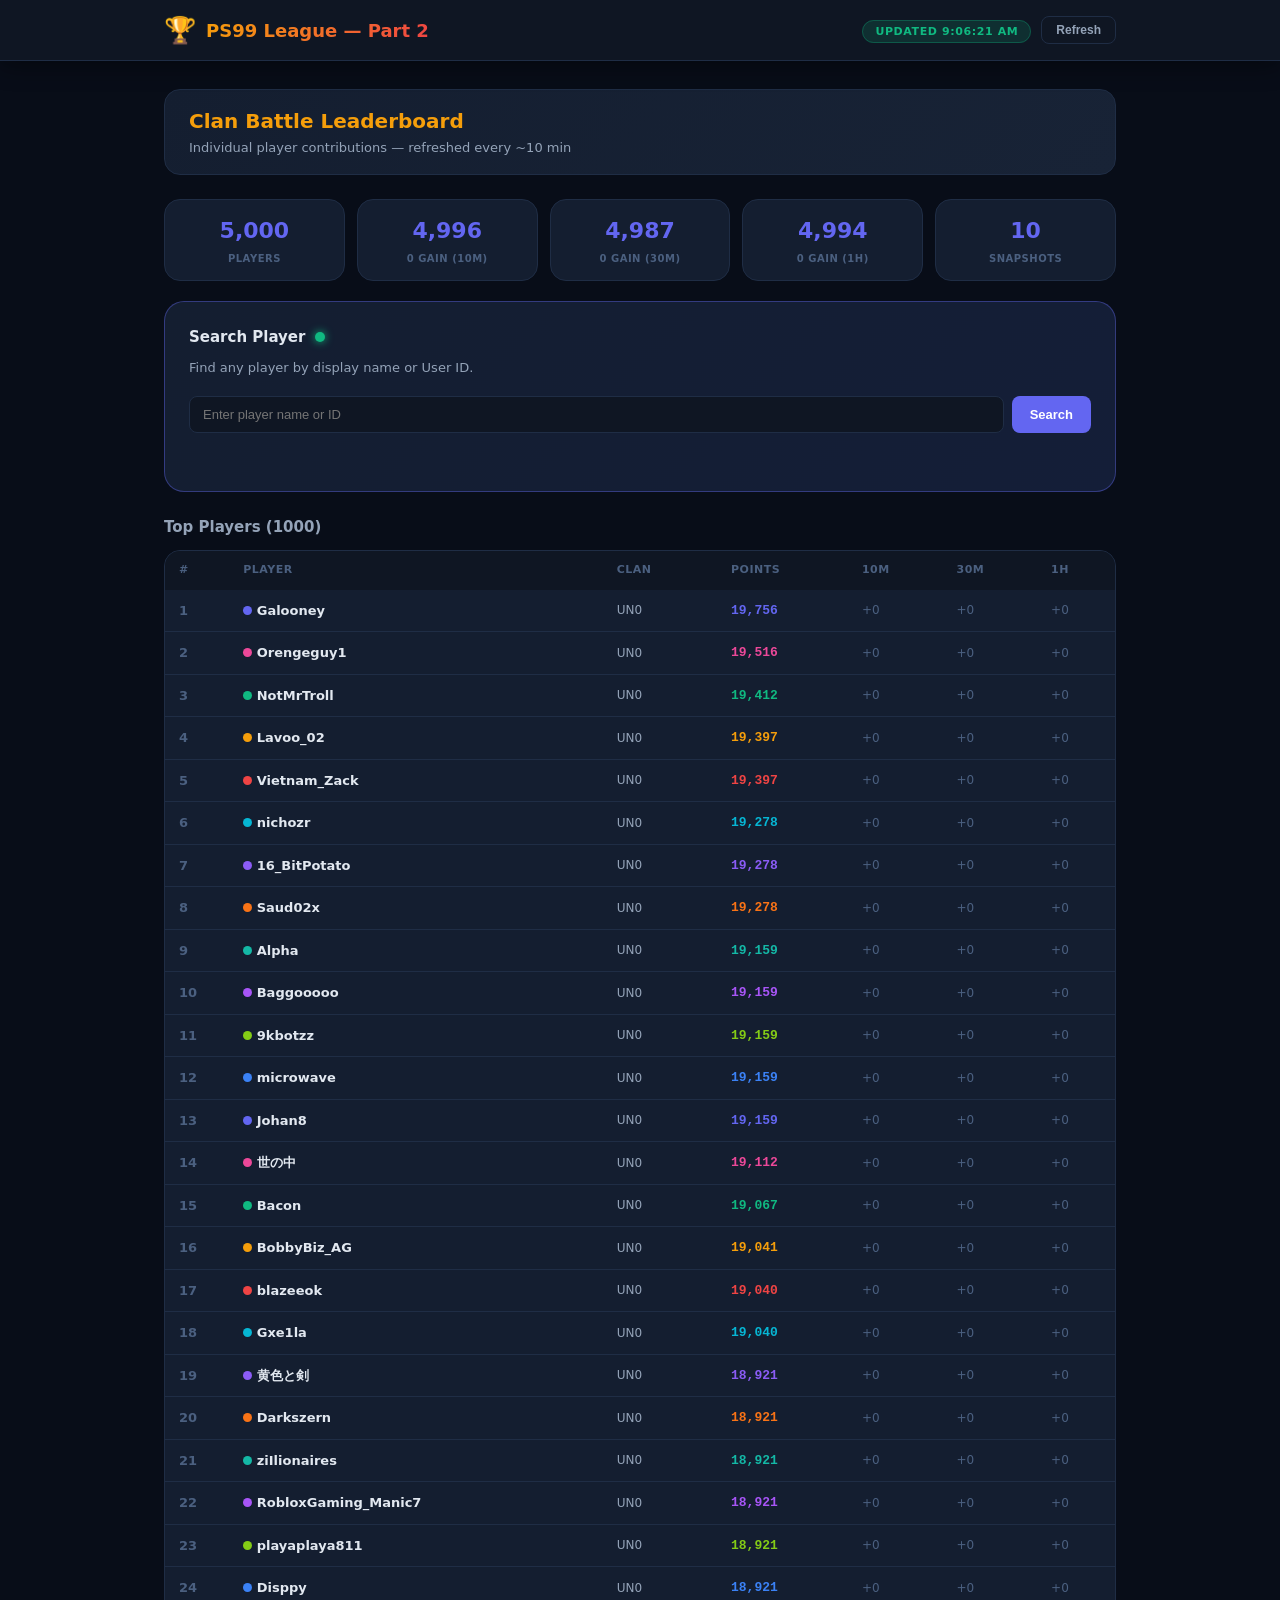
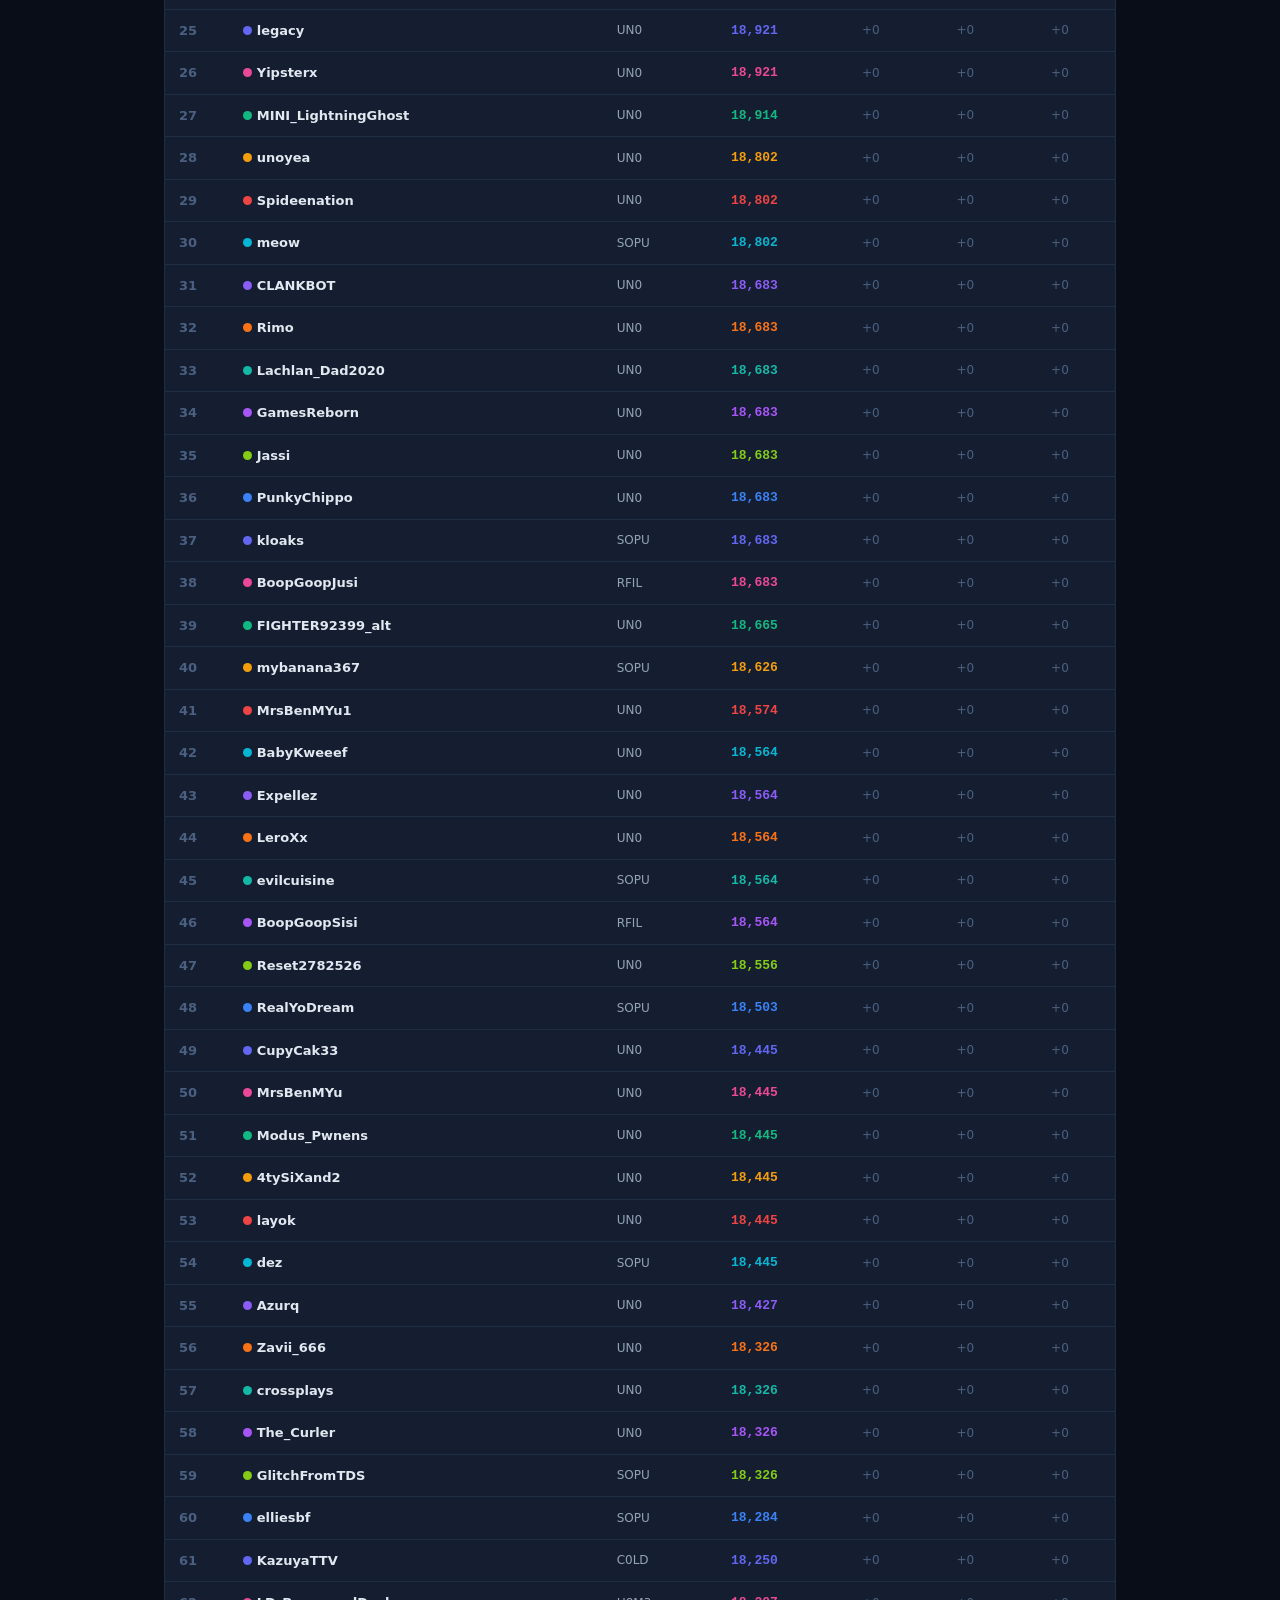
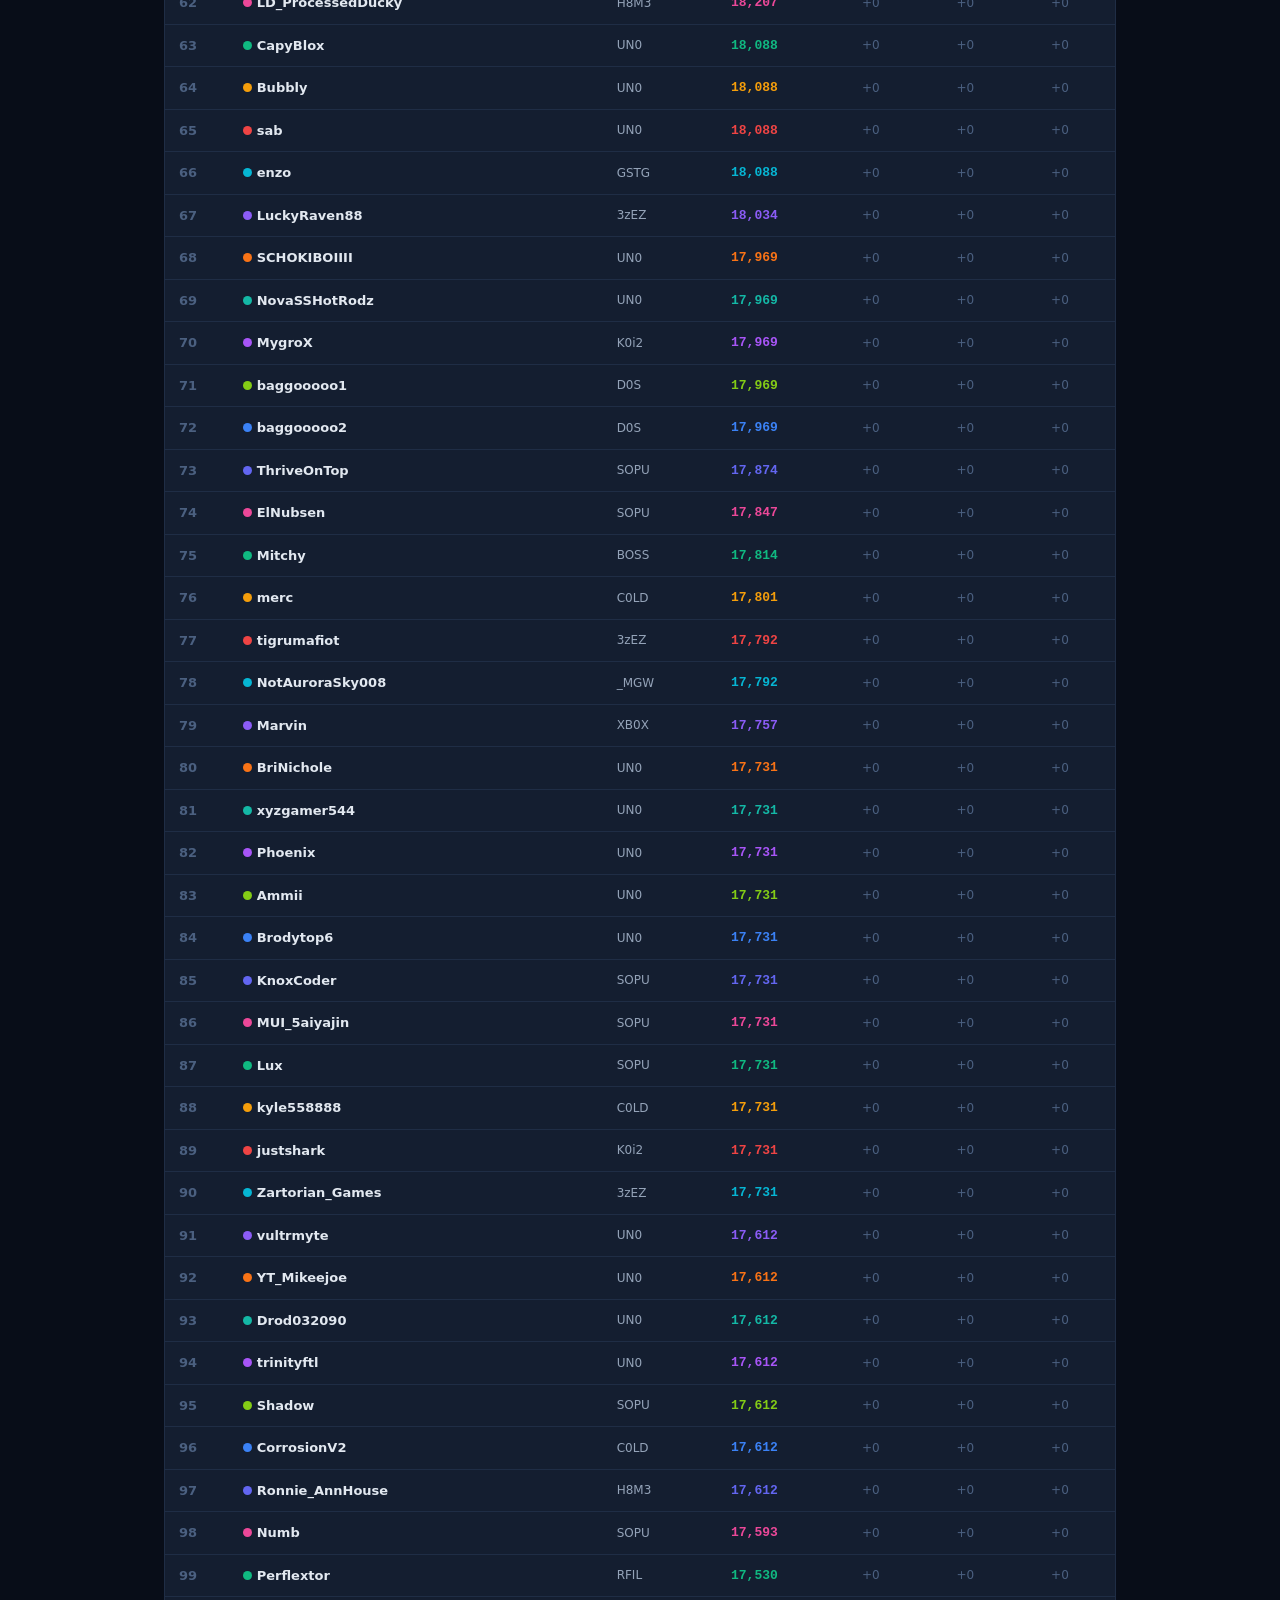
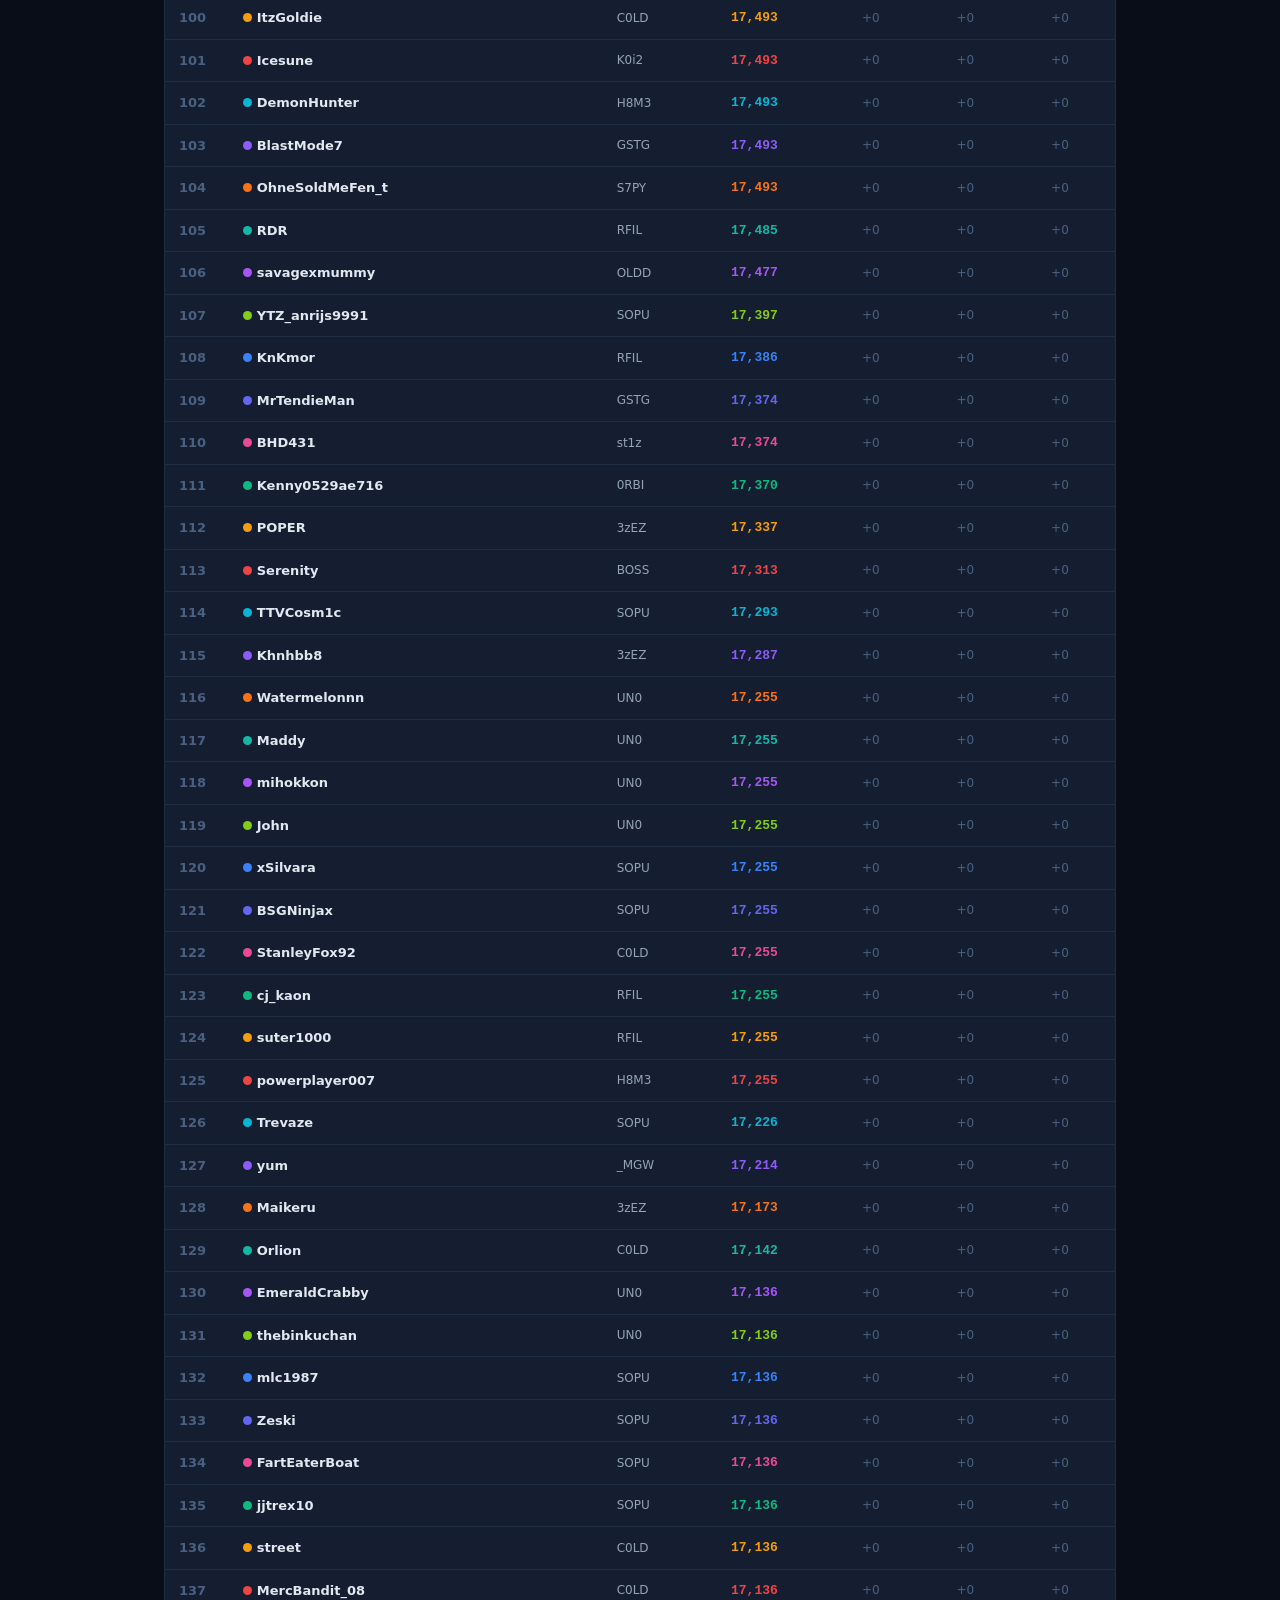
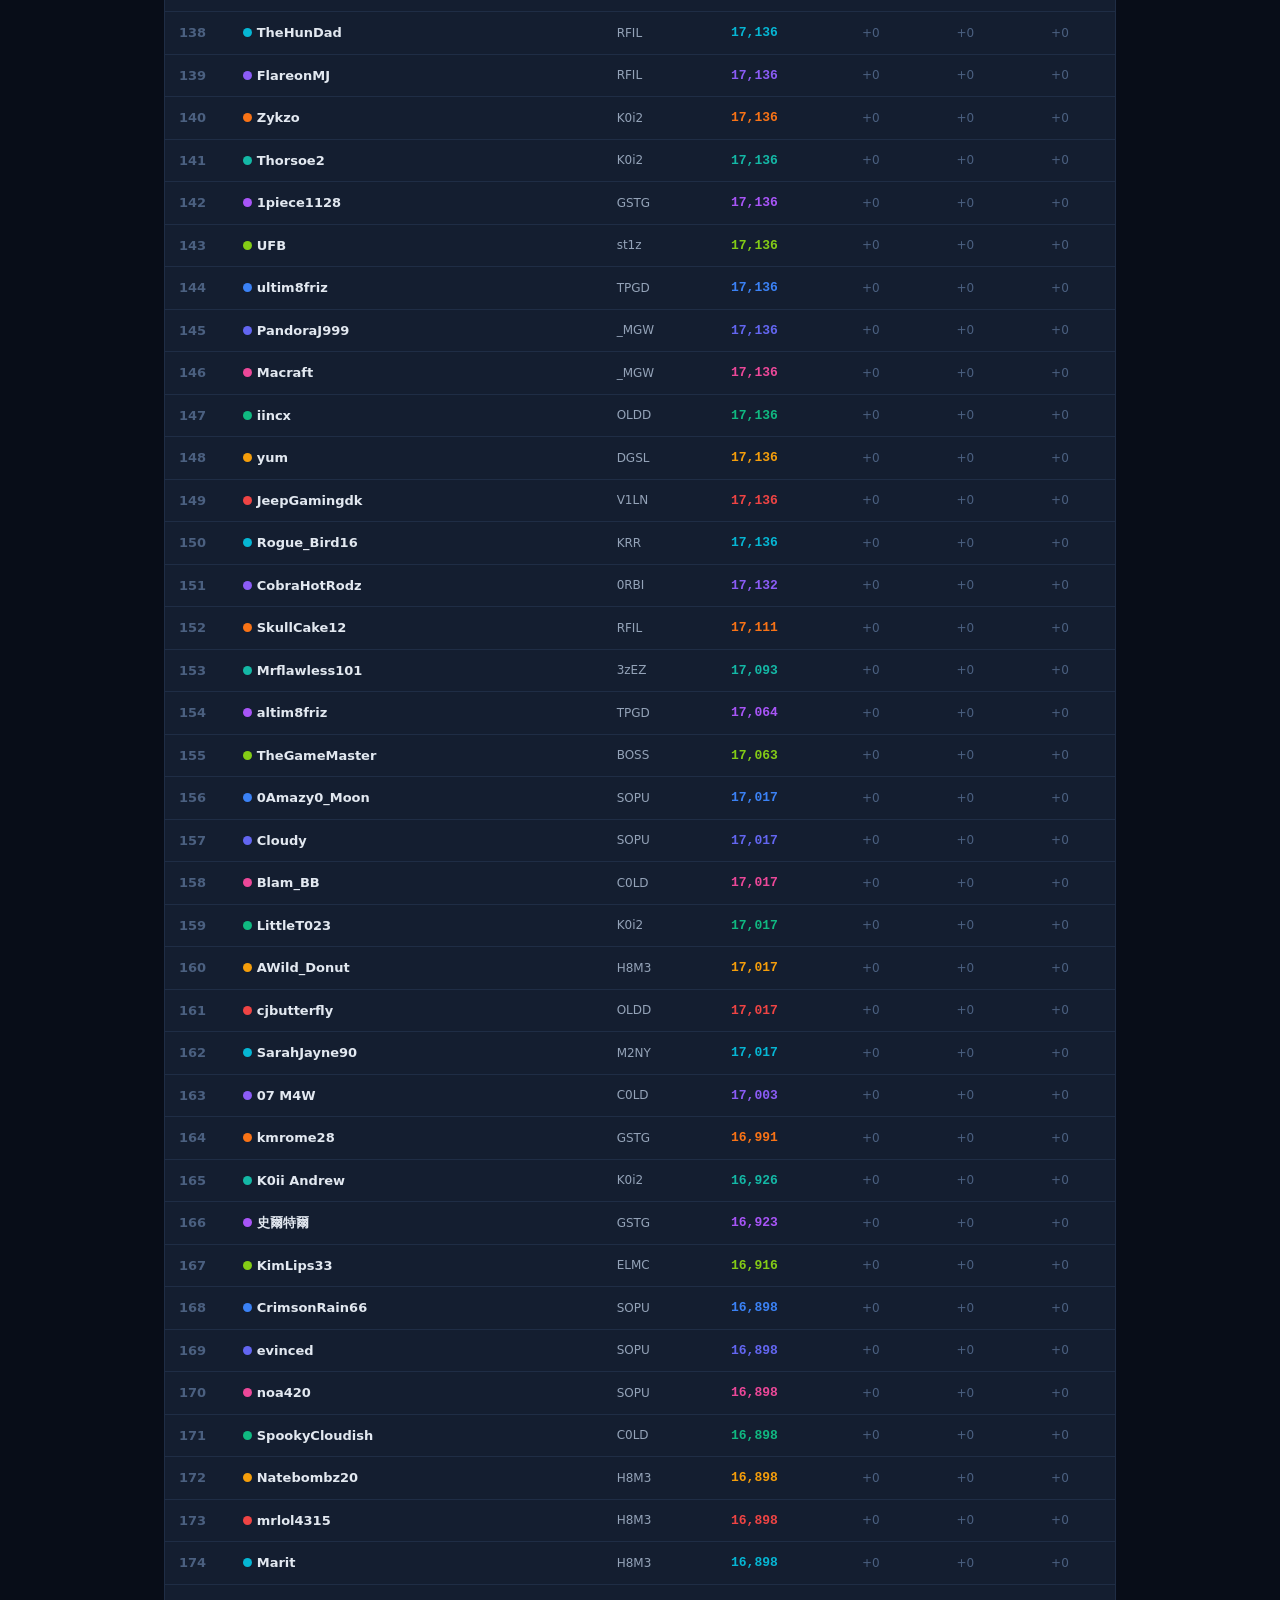
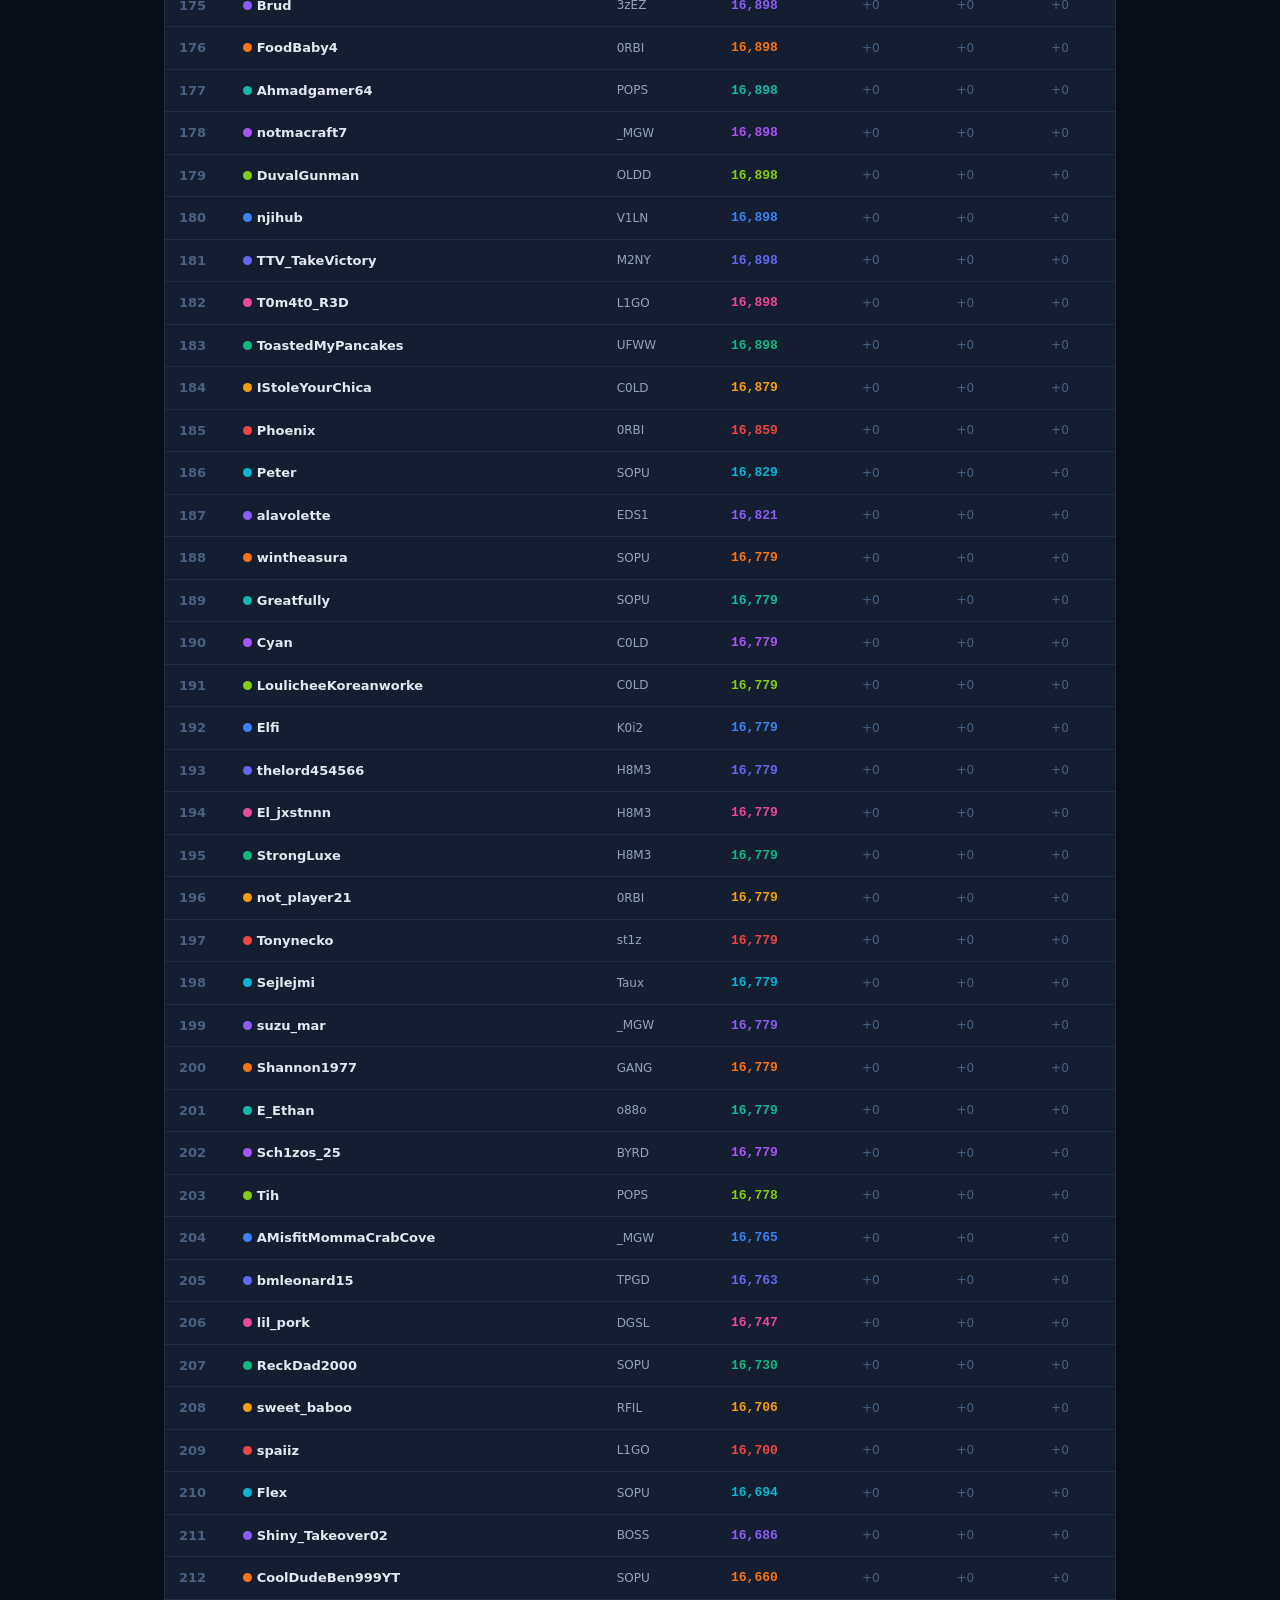
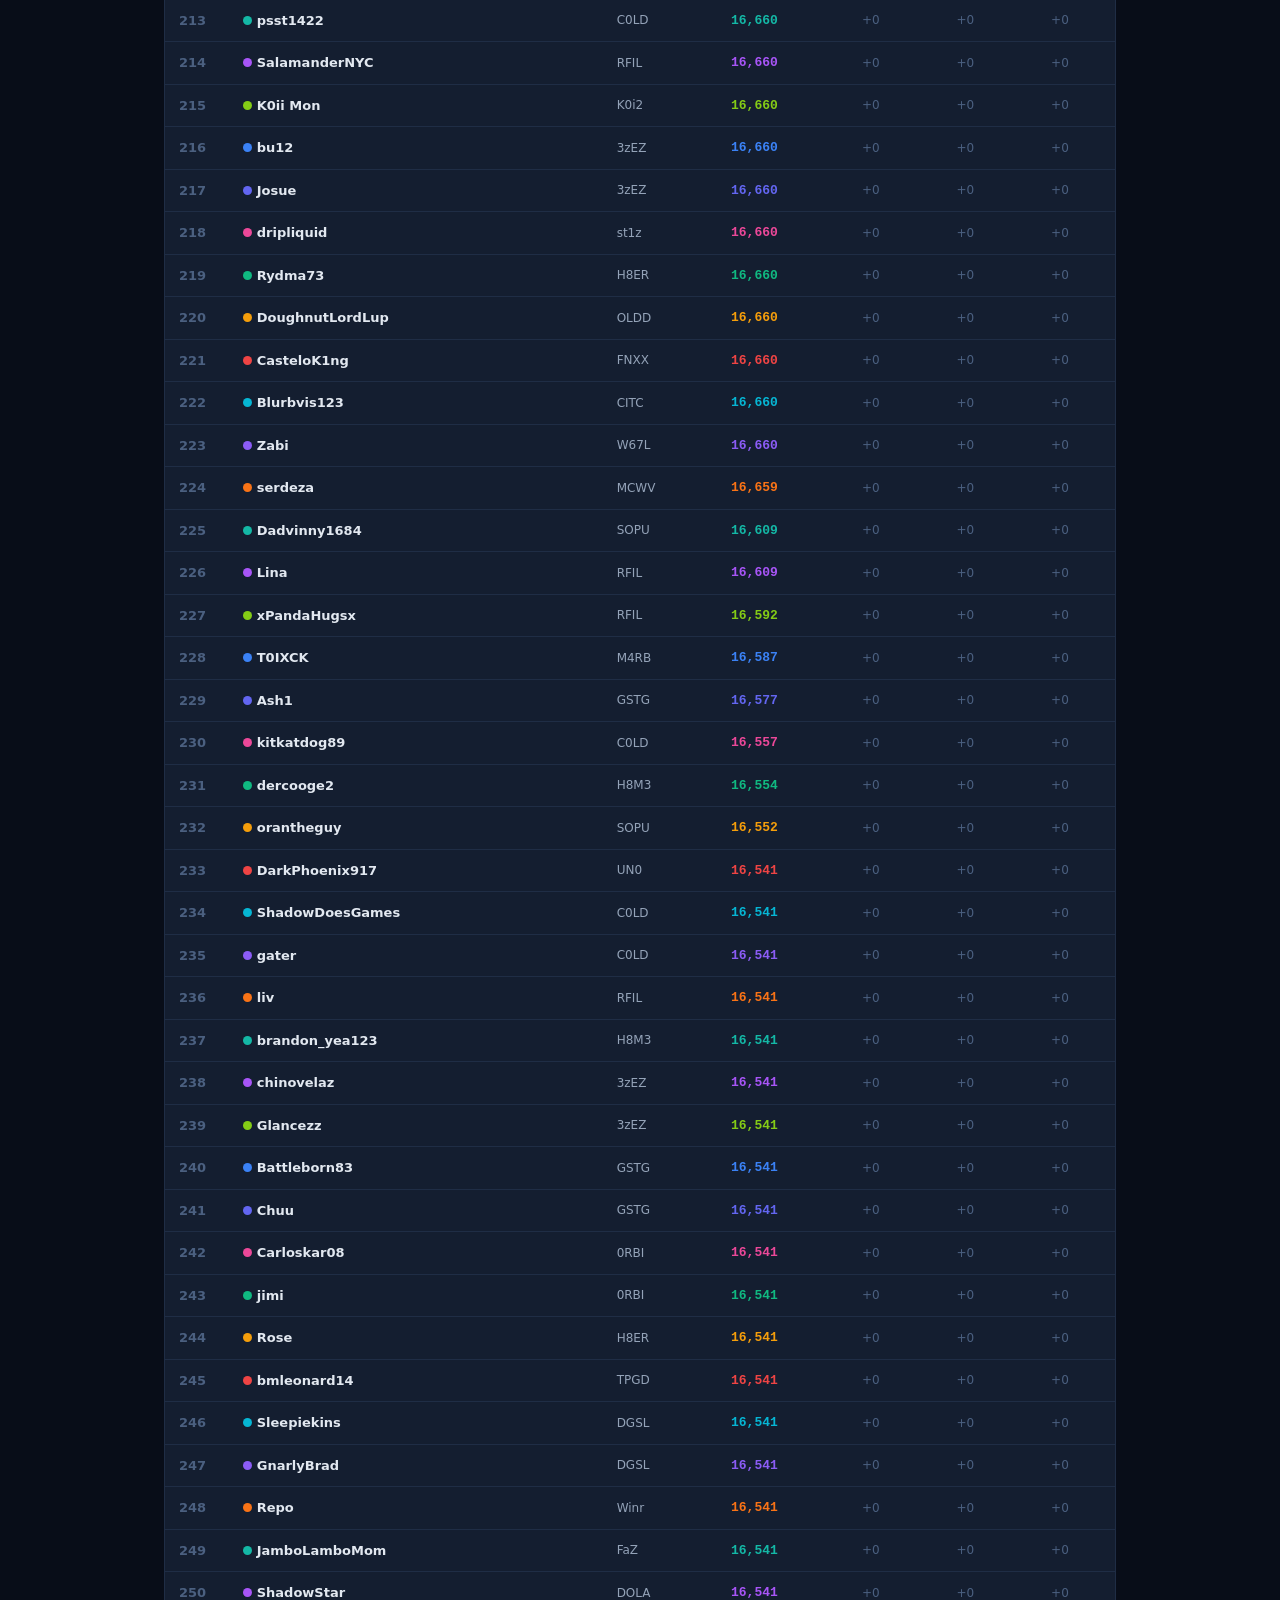
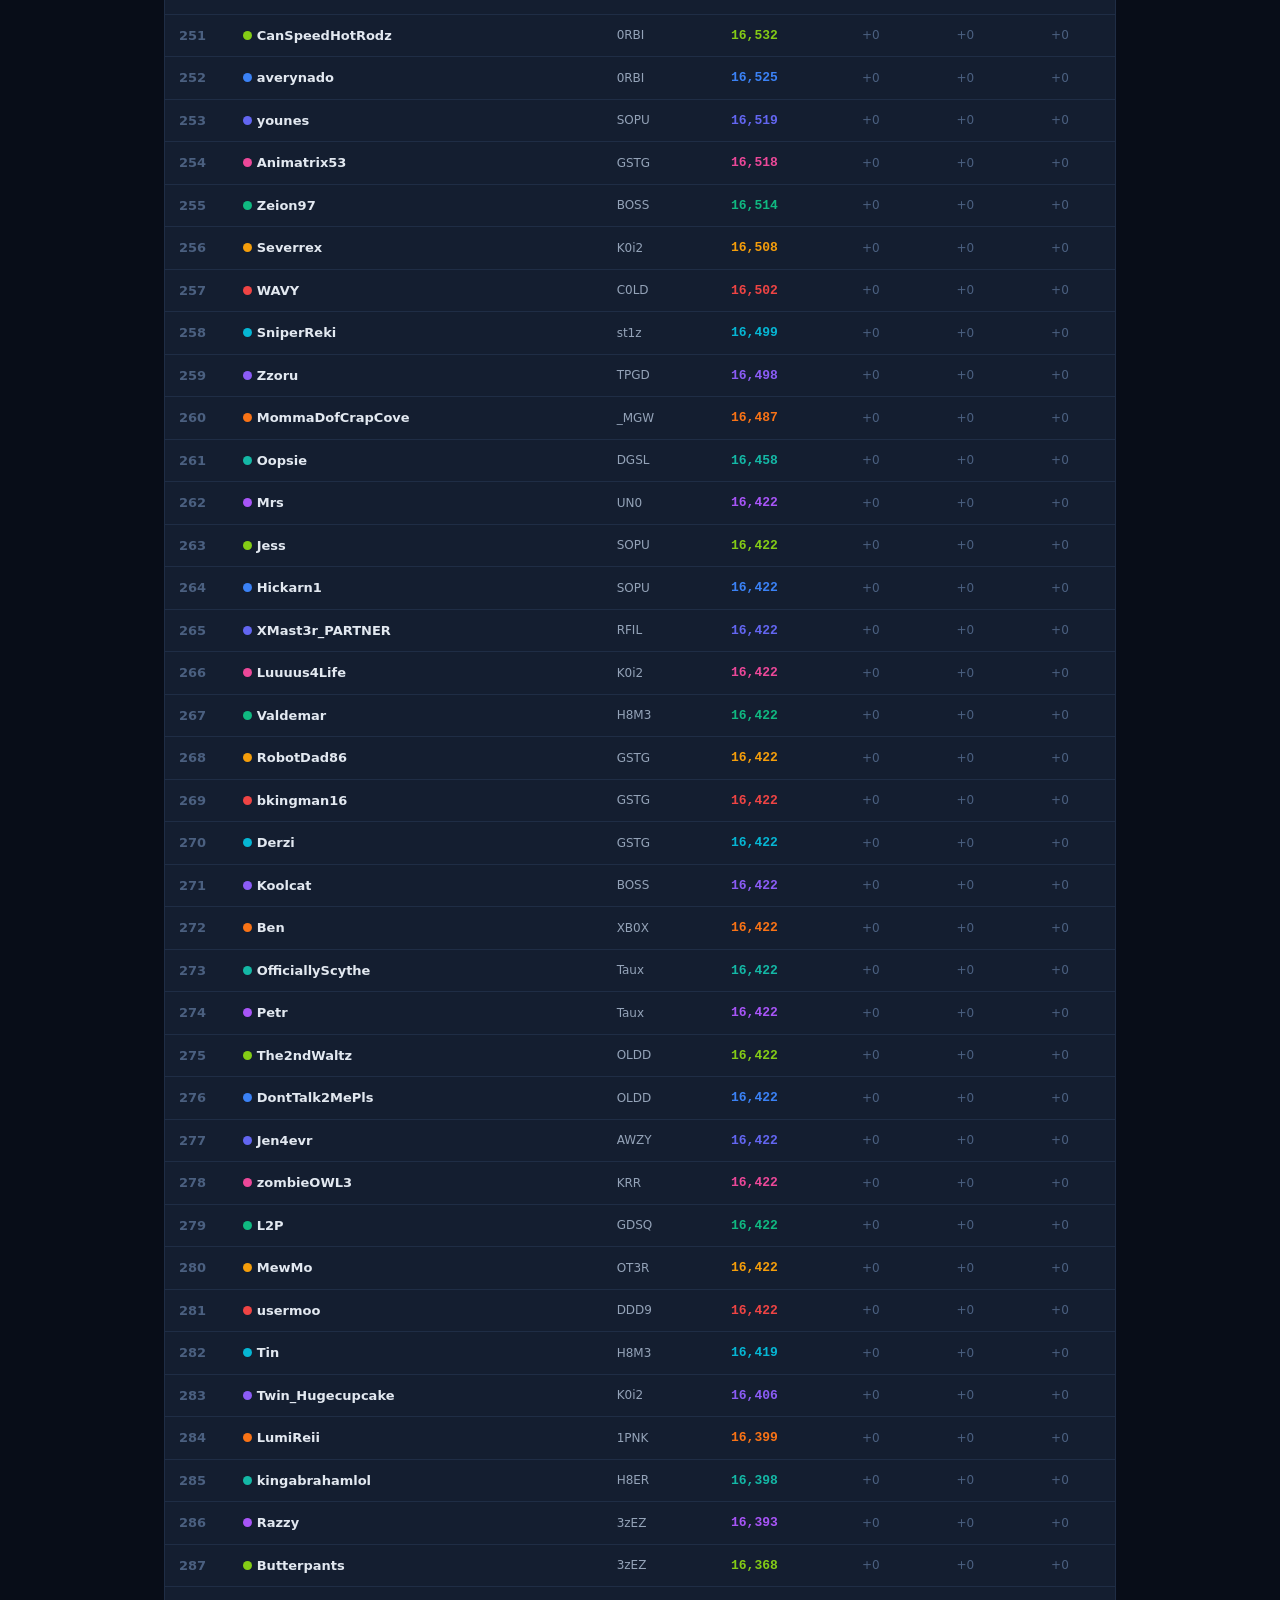
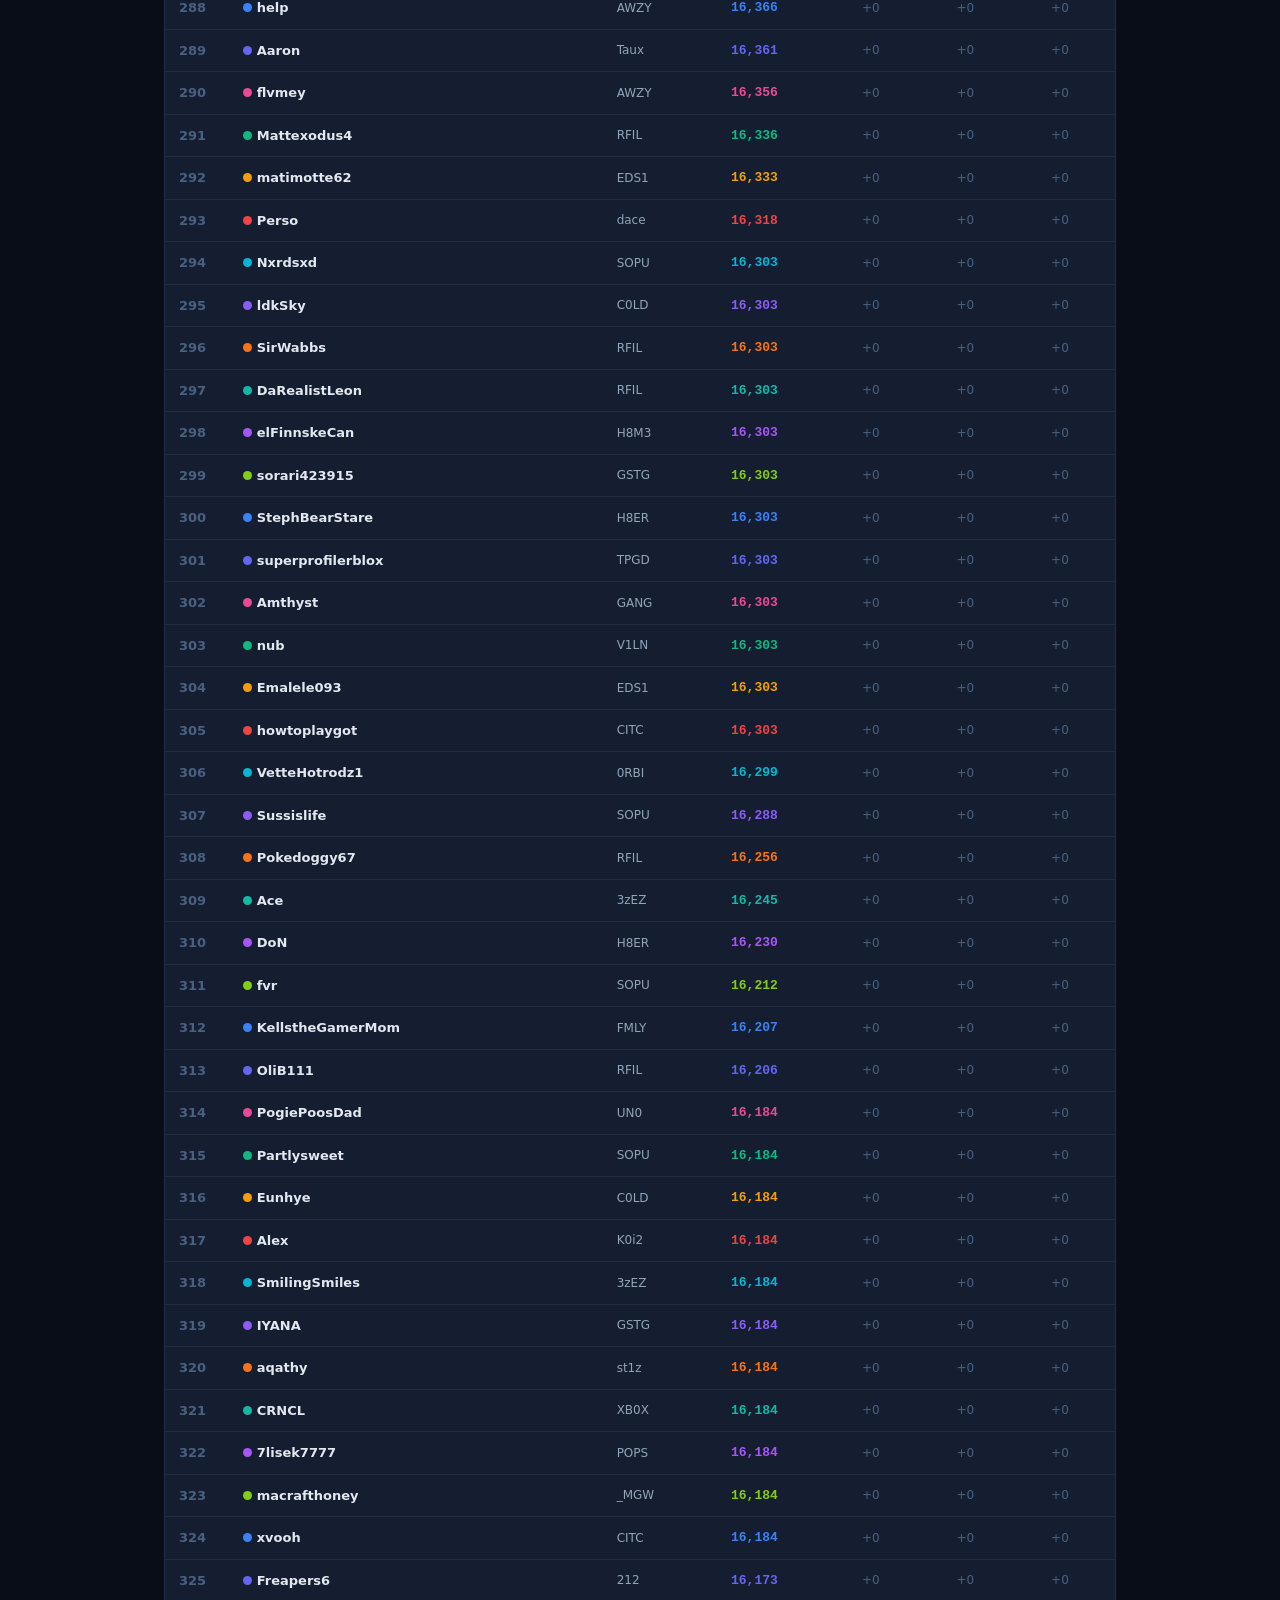
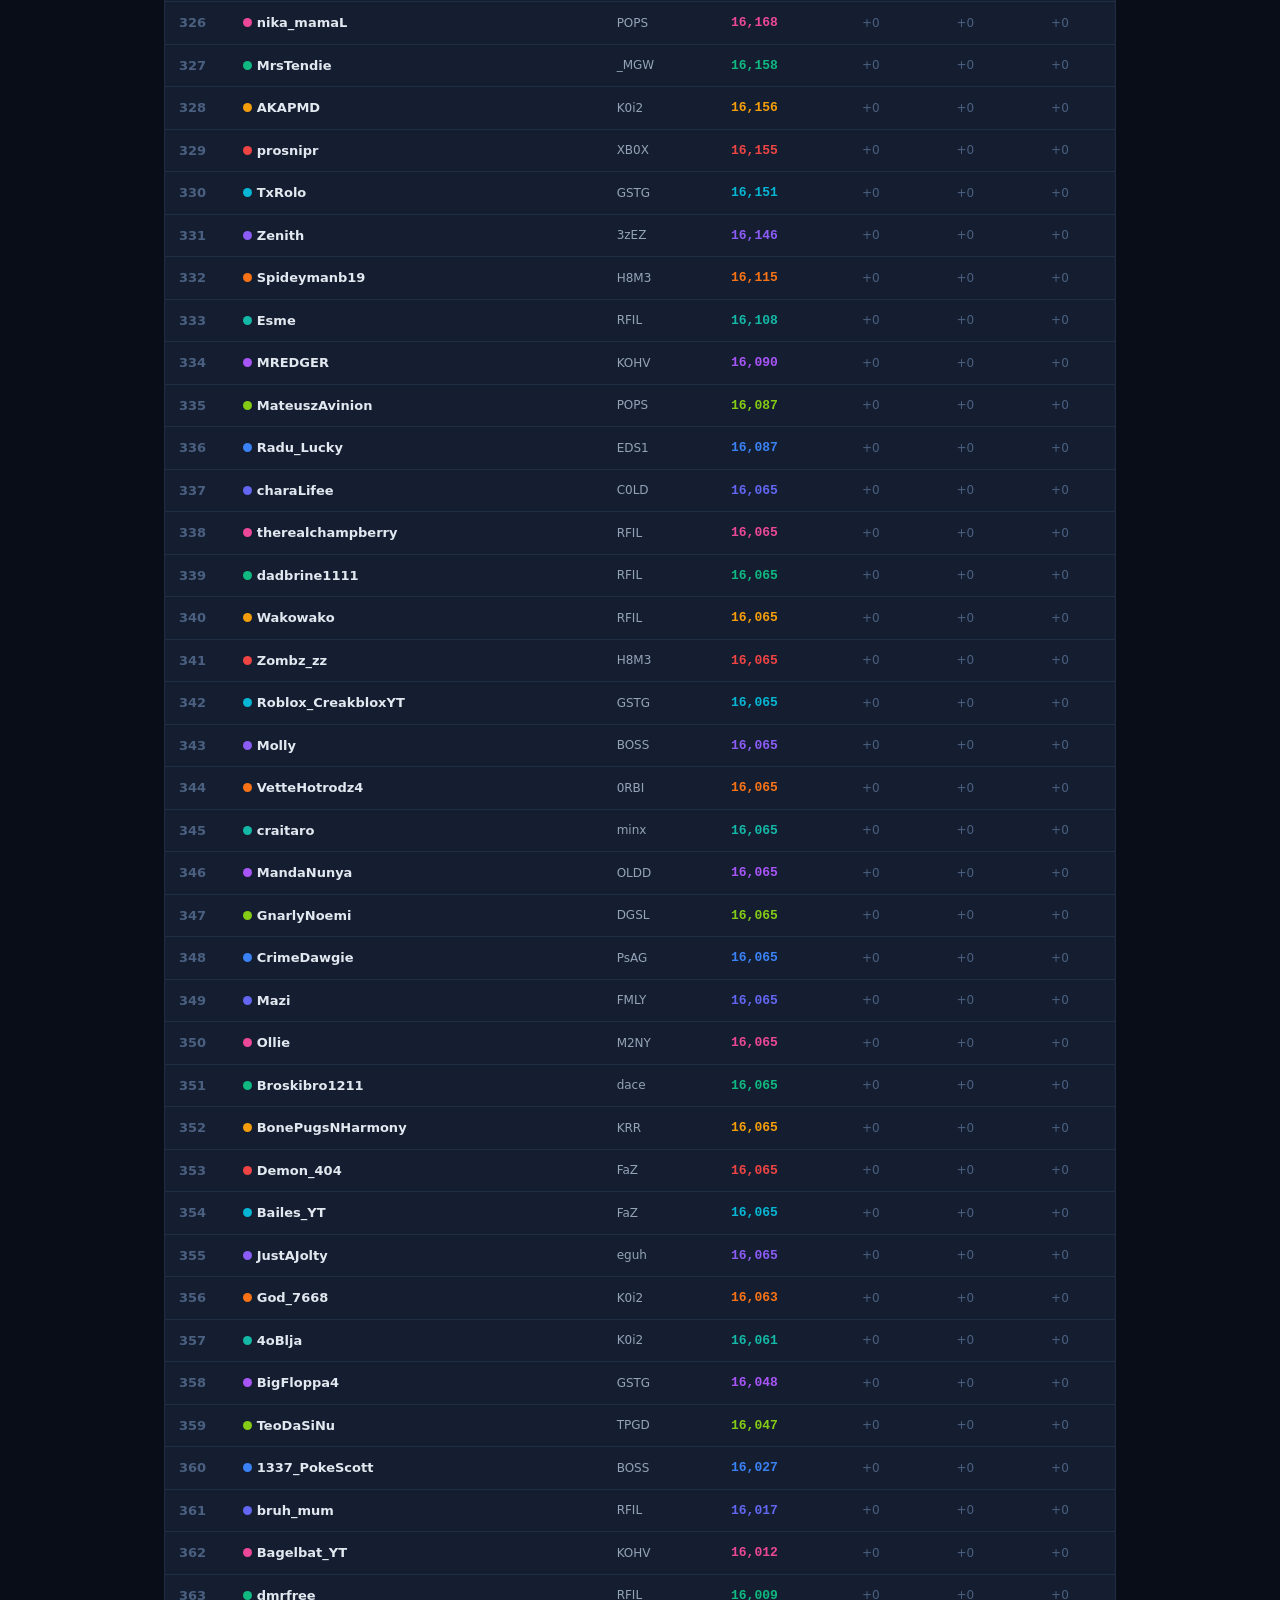
==== league.html @ c875db89 "feat: add League Part 2 tracker page + clean up debug probes New page at league.html for tracking th" ====
<!DOCTYPE html>
<html lang="en">
<head>
    <meta charset="UTF-8">
    <meta name="viewport" content="width=device-width, initial-scale=1.0">
    <meta http-equiv="Cache-Control" content="no-cache, no-store, must-revalidate">
    <meta http-equiv="Pragma" content="no-cache">
    <meta http-equiv="Expires" content="0">
    <title>PS99 League Part 2 Tracker</title>
    <link rel="stylesheet" href="style.css?v=5">
</head>
<body>

<header>
    <div class="header-content">
        <div class="logo">
            <span class="logo-icon">🏆</span>
            <h1>PS99 League — Part 2</h1>
        </div>
        <div style="display:flex;align-items:center;gap:10px">
            <span id="event-status-badge"></span>
            <button class="btn-refresh" id="refresh-btn">Refresh</button>
        </div>
    </div>
</header>

<main>

    <!-- Leaderboard View -->
    <div id="leaderboard-view" class="view active">
        <div class="event-info-bar">
            <div>
                <div class="event-title" id="battle-title">Clan Battle Leaderboard</div>
                <div class="event-dates">Individual player contributions — refreshed every ~10 min</div>
            </div>
        </div>

        <div class="summary-stats-bar">
            <div class="summary-stat">
                <span class="summary-stat-value" id="ss-total">—</span>
                <span class="summary-stat-label">Players</span>
            </div>
            <div class="summary-stat">
                <span class="summary-stat-value" id="ss-zero-10m">—</span>
                <span class="summary-stat-label">0 Gain (10m)</span>
            </div>
            <div class="summary-stat">
                <span class="summary-stat-value" id="ss-zero-30m">—</span>
                <span class="summary-stat-label">0 Gain (30m)</span>
            </div>
            <div class="summary-stat">
                <span class="summary-stat-value" id="ss-zero-1h">—</span>
                <span class="summary-stat-label">0 Gain (1h)</span>
            </div>
            <div class="summary-stat">
                <span class="summary-stat-value" id="ss-snapshots">—</span>
                <span class="summary-stat-label">Snapshots</span>
            </div>
        </div>

        <div class="manage-card live-card">
            <div class="manage-card-header">
                <h3>Search Player</h3>
                <span class="live-dot"></span>
            </div>
            <p class="live-desc">Find any player by display name or User ID.</p>
            <div class="live-manual">
                <input type="text" id="search-player-name" class="live-input" placeholder="Enter player name or ID">
                <button class="btn-live-secondary" id="search-player-btn">Search</button>
                <button class="btn-secondary" id="clear-search-btn" style="display:none">Clear</button>
            </div>
            <div id="search-status" class="import-status"></div>
        </div>

        <h3 class="sub-heading" id="leaderboard-heading">Top Players</h3>
        <div class="players-table-container">
            <table class="players-table">
                <thead>
                    <tr><th>#</th><th>Player</th><th>Clan</th><th>Points</th><th>10m</th><th>30m</th><th>1h</th></tr>
                </thead>
                <tbody id="leaderboard-tbody"></tbody>
            </table>
        </div>
    </div>

    <!-- Player Detail View -->
    <div id="player-detail-view" class="view">
        <div class="detail-top-bar">
            <button class="back-btn" id="player-back-btn">← Back</button>
        </div>
        <div class="team-detail-header">
            <div class="team-detail-title-row">
                <div class="team-detail-color-bar" id="player-detail-color-bar"></div>
                <div>
                    <h2 id="player-detail-name"></h2>
                    <div id="player-detail-sub" class="team-detail-sub-line"></div>
                </div>
            </div>
            <div class="team-detail-stats">
                <div class="stat-box"><span class="stat-label">Rank</span><span class="stat-value" id="pd-rank"></span></div>
                <div class="stat-box"><span class="stat-label">Points</span><span class="stat-value" id="pd-pts"></span></div>
                <div class="stat-box"><span class="stat-label">Clan</span><span class="stat-value" id="pd-league"></span></div>
            </div>
            <div class="team-detail-stats" style="margin-top:16px">
                <div class="stat-box"><span class="stat-label">Last 10m</span><span class="stat-value" id="pd-delta-10m">—</span></div>
                <div class="stat-box"><span class="stat-label">Last 30m</span><span class="stat-value" id="pd-delta-30m">—</span></div>
                <div class="stat-box"><span class="stat-label">Last 1h</span><span class="stat-value" id="pd-delta-1h">—</span></div>
            </div>
        </div>
        <h3 class="sub-heading">Point History</h3>
        <div class="players-table-container">
            <table class="players-table">
                <thead>
                    <tr><th>Time</th><th>Points</th><th>Change</th></tr>
                </thead>
                <tbody id="history-tbody"></tbody>
            </table>
        </div>
    </div>

</main>

<div id="toast" class="toast"></div>

<script src="league.js?v=1"></script>
</body>
</html>
---- style.css ----
:root {
    --bg-primary:    #080d18;
    --bg-secondary:  #0f1623;
    --bg-card:       #141e30;
    --bg-card-hover: #182336;
    --border:        #1f2d45;
    --border-light:  #243350;

    --accent:        #6366f1;
    --accent-2:      #8b5cf6;
    --gold:          #f59e0b;
    --success:       #10b981;
    --danger:        #ef4444;

    --text-primary:  #e2e8f0;
    --text-secondary:#94a3b8;
    --text-muted:    #4b6080;

    --radius-sm: 8px;
    --radius-lg: 16px;
    --radius-xl: 20px;

    --shadow:    0 4px 24px rgba(0,0,0,.45);
}

*, *::before, *::after { box-sizing: border-box; margin: 0; padding: 0; }

body {
    font-family: 'Segoe UI', system-ui, -apple-system, sans-serif;
    background: var(--bg-primary);
    color: var(--text-primary);
    min-height: 100vh;
    line-height: 1.5;
}

header {
    background: var(--bg-secondary);
    border-bottom: 1px solid var(--border);
    position: sticky;
    top: 0;
    z-index: 200;
    box-shadow: var(--shadow);
}

.header-content {
    max-width: 1000px;
    margin: 0 auto;
    padding: 0 24px;
    height: 60px;
    display: flex;
    align-items: center;
    justify-content: space-between;
}

.logo { display: flex; align-items: center; gap: 10px; }
.logo-icon { font-size: 26px; }
.logo h1 {
    font-size: 18px;
    font-weight: 800;
    background: linear-gradient(120deg, #f59e0b, #ef4444);
    -webkit-background-clip: text;
    -webkit-text-fill-color: transparent;
    background-clip: text;
    white-space: nowrap;
}

main {
    max-width: 1000px;
    margin: 0 auto;
    padding: 28px 24px;
}

.view { display: none; }
.view.active { display: block; }

.event-info-bar {
    background: linear-gradient(135deg, var(--bg-card), var(--bg-card-hover));
    border: 1px solid var(--border);
    border-radius: var(--radius-lg);
    padding: 16px 24px;
    margin-bottom: 24px;
}

.event-title { font-size: 20px; font-weight: 800; color: var(--gold); }
.event-dates { font-size: 13px; color: var(--text-secondary); margin-top: 2px; }

.status-pill {
    font-size: 11px;
    font-weight: 700;
    text-transform: uppercase;
    letter-spacing: .6px;
    padding: 4px 12px;
    border-radius: 20px;
    background: rgba(16,185,129,.15);
    color: var(--success);
    border: 1px solid rgba(16,185,129,.3);
}

.detail-top-bar {
    display: flex;
    align-items: center;
    justify-content: space-between;
    margin-bottom: 20px;
}

.back-btn {
    background: transparent;
    border: 1px solid var(--border);
    color: var(--text-secondary);
    padding: 8px 16px;
    border-radius: var(--radius-sm);
    cursor: pointer;
    font-size: 13px;
    font-weight: 600;
    transition: background .15s, color .15s;
}
.back-btn:hover { background: var(--bg-card); color: var(--text-primary); }

.team-detail-header {
    background: var(--bg-card);
    border: 1px solid var(--border);
    border-radius: var(--radius-xl);
    padding: 24px;
    margin-bottom: 20px;
}
.team-detail-title-row {
    display: flex;
    align-items: center;
    gap: 14px;
    margin-bottom: 20px;
}
.team-detail-color-bar {
    width: 6px;
    height: 48px;
    border-radius: 3px;
    flex-shrink: 0;
}
.team-detail-header h2 { font-size: 26px; font-weight: 900; }
.team-detail-sub-line  { font-size: 13px; color: var(--text-muted); }

.team-detail-stats {
    display: flex;
    gap: 28px;
    flex-wrap: wrap;
}
.stat-box { display: flex; flex-direction: column; gap: 3px; }
.stat-label{ font-size: 10px; text-transform: uppercase; letter-spacing: .6px; color: var(--text-muted); font-weight: 700; }
.stat-value{ font-size: 20px; font-weight: 800; }

.summary-stats-bar {
    display: flex;
    gap: 12px;
    margin-bottom: 20px;
    flex-wrap: wrap;
}
.summary-stat {
    flex: 1;
    min-width: 100px;
    background: var(--bg-card);
    border: 1px solid var(--border);
    border-radius: var(--radius-lg);
    padding: 14px 16px;
    display: flex;
    flex-direction: column;
    align-items: center;
    gap: 4px;
}
.summary-stat-value {
    font-size: 22px;
    font-weight: 900;
    color: var(--accent);
}
.summary-stat-label {
    font-size: 10px;
    text-transform: uppercase;
    letter-spacing: .5px;
    color: var(--text-muted);
    font-weight: 700;
}

.sub-heading { font-size: 15px; font-weight: 800; margin: 24px 0 12px; color: var(--text-secondary); }

.players-table-container {
    background: var(--bg-card);
    border: 1px solid var(--border);
    border-radius: var(--radius-lg);
    overflow-x: auto;
    -webkit-overflow-scrolling: touch;
}
.players-table { width: 100%; border-collapse: collapse; }
.players-table th {
    background: var(--bg-secondary);
    padding: 11px 14px;
    text-align: left;
    font-size: 11px;
    text-transform: uppercase;
    letter-spacing: .5px;
    color: var(--text-muted);
    font-weight: 700;
}
.players-table td {
    padding: 11px 14px;
    border-bottom: 1px solid var(--border);
    font-size: 13px;
    vertical-align: middle;
}
.players-table tr:last-child td { border-bottom: none; }
.players-table tbody tr:hover td { background: var(--bg-card-hover); }

.player-rank   { font-weight: 700; color: var(--text-muted); width: 40px; }
.player-name   { font-weight: 700; }
.player-points { font-weight: 800; font-family: monospace; font-size: 14px; }

.btn-refresh {
    background: transparent;
    border: 1px solid var(--border);
    color: var(--text-secondary);
    padding: 6px 14px;
    border-radius: var(--radius-sm);
    font-size: 12px; font-weight: 600;
    cursor: pointer;
    transition: all .15s;
    white-space: nowrap;
}
.btn-refresh:hover    { background: var(--bg-card); color: var(--text-primary); border-color: var(--accent); }
.btn-refresh:disabled { opacity: .5; cursor: not-allowed; }

.toast {
    position: fixed;
    bottom: 24px; right: 24px;
    background: var(--bg-card);
    border: 1px solid var(--border-light);
    border-radius: var(--radius-sm);
    padding: 12px 20px;
    font-size: 13px; font-weight: 600;
    z-index: 1000;
    transform: translateY(80px);
    opacity: 0;
    transition: transform .28s ease, opacity .28s ease;
    pointer-events: none;
    max-width: 280px;
}
.toast.show { transform: translateY(0); opacity: 1; }
.toast.success { border-left: 3px solid var(--success); color: var(--success); }
.toast.error   { border-left: 3px solid var(--danger);  color: var(--danger); }

.st-team-dot { display: inline-block; width: 9px; height: 9px; border-radius: 50%; flex-shrink: 0; }

.manage-card {
    background: var(--bg-card);
    border: 1px solid var(--border);
    border-radius: var(--radius-xl);
    padding: 24px;
    margin-bottom: 24px;
}
.manage-card-header { display: flex; align-items: center; gap: 10px; margin-bottom: 10px; }
.manage-card-header h3 { font-size: 15px; font-weight: 800; }

.live-card {
    border-color: rgba(99,102,241,.4);
    background: linear-gradient(135deg, var(--bg-card), #141e38);
}

.live-dot {
    width: 10px; height: 10px;
    border-radius: 50%;
    background: var(--success);
    box-shadow: 0 0 8px var(--success);
    animation: pulse 2s infinite;
}
@keyframes pulse {
    0%, 100% { opacity: 1; }
    50%       { opacity: .4; }
}

.live-desc { font-size: 13px; color: var(--text-secondary); margin-bottom: 18px; }
.live-manual { display: flex; gap: 8px; }

.live-input {
    flex: 1;
    background: var(--bg-secondary);
    border: 1px solid var(--border);
    color: var(--text-primary);
    padding: 10px 13px;
    border-radius: var(--radius-sm);
    font-size: 13px;
}
.live-input:focus { outline: none; border-color: var(--accent); }

.btn-live-secondary {
    background: var(--accent);
    color: #fff;
    border: none;
    padding: 10px 18px;
    border-radius: var(--radius-sm);
    font-size: 13px; font-weight: 700;
    cursor: pointer;
    white-space: nowrap;
    transition: opacity .15s;
}
.btn-live-secondary:hover    { opacity: .88; }
.btn-live-secondary:disabled { opacity: .5; cursor: not-allowed; }

.btn-secondary {
    background: transparent;
    color: var(--text-secondary);
    border: 1px solid var(--border);
    padding: 10px 18px;
    border-radius: var(--radius-sm);
    font-size: 13px; font-weight: 600;
    cursor: pointer;
    white-space: nowrap;
    transition: background .15s;
}
.btn-secondary:hover { background: var(--bg-secondary); }

.import-status { margin-top: 14px; font-size: 13px; min-height: 20px; }
.import-status.loading { color: #818cf8; }
.import-status.success { color: var(--success); }
.import-status.error   { color: var(--danger); }

.spinner {
    display: inline-block;
    width: 12px; height: 12px;
    border: 2px solid rgba(255,255,255,.2);
    border-top-color: #818cf8;
    border-radius: 50%;
    animation: spin .7s linear infinite;
    margin-right: 6px;
    vertical-align: middle;
}
@keyframes spin { to { transform: rotate(360deg); } }

.stat-asof { font-size: 10px; color: var(--text-muted); font-weight: 500; }
.roster-delta-note { font-size: 11px; color: var(--text-muted); margin: -6px 0 10px; }

.delta-positive { color: var(--success); }
.delta-zero     { color: var(--text-muted); }
.delta-negative { color: var(--danger); }

.clickable-row { cursor: pointer; }

@media (max-width: 650px) {
    main { padding: 16px; }
    .header-content { gap: 12px; }
    .logo h1 { font-size: 14px; }
    .detail-top-bar { flex-direction: column; align-items: flex-start; gap: 10px; }
    .team-detail-stats { gap: 16px; }
    .players-table th, .players-table td { padding: 8px 10px; font-size: 12px; }
}
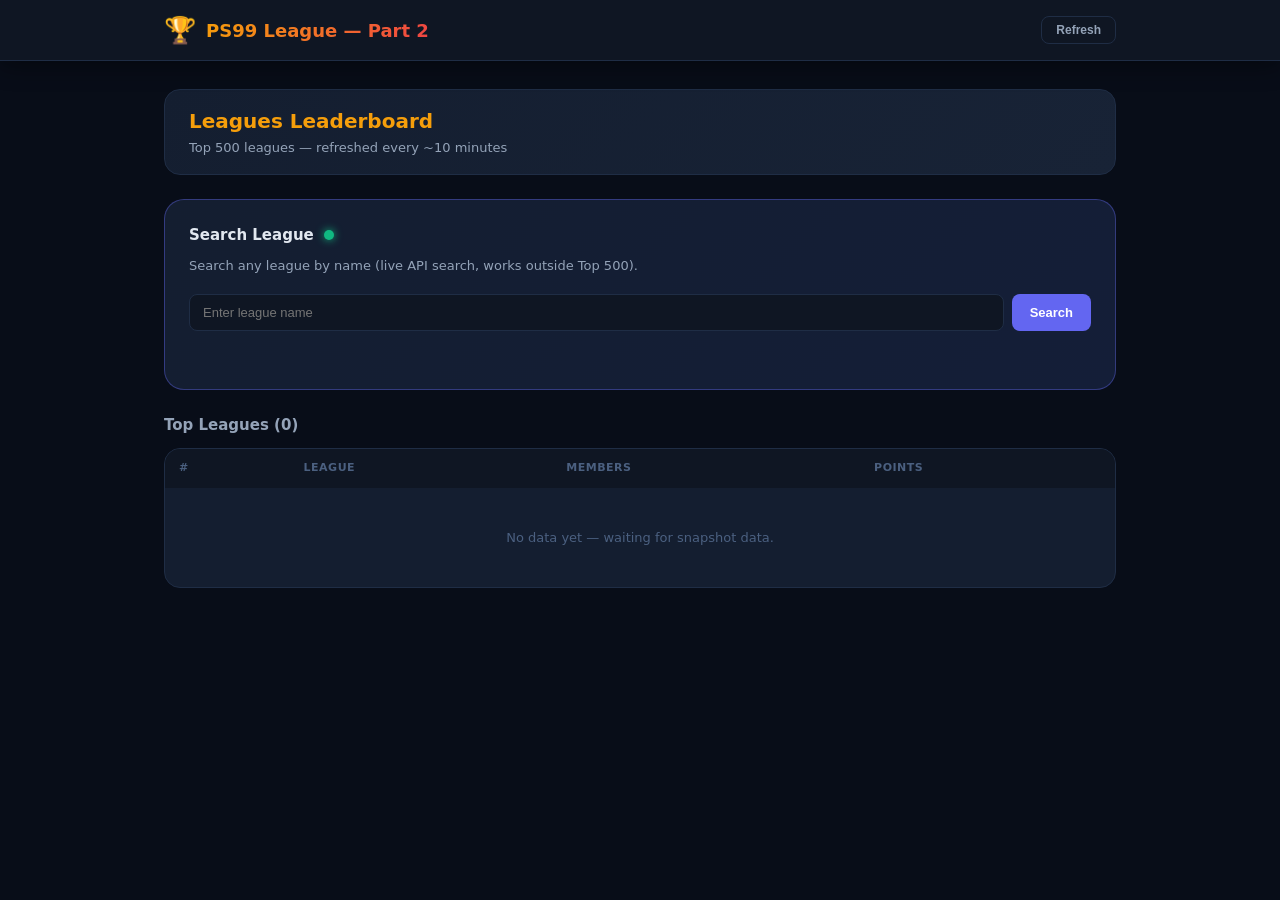
==== commit e5522c85: "feat: rewrite league tracker to use /v1/leagues API The league page now shows leagues (teams) instea" ====
--- a/league.html
+++ b/league.html
@@ -30,90 +30,69 @@
     <div id="leaderboard-view" class="view active">
         <div class="event-info-bar">
             <div>
-                <div class="event-title" id="battle-title">Clan Battle Leaderboard</div>
-                <div class="event-dates">Individual player contributions — refreshed every ~10 min</div>
-            </div>
-        </div>
-
-        <div class="summary-stats-bar">
-            <div class="summary-stat">
-                <span class="summary-stat-value" id="ss-total">—</span>
-                <span class="summary-stat-label">Players</span>
-            </div>
-            <div class="summary-stat">
-                <span class="summary-stat-value" id="ss-zero-10m">—</span>
-                <span class="summary-stat-label">0 Gain (10m)</span>
-            </div>
-            <div class="summary-stat">
-                <span class="summary-stat-value" id="ss-zero-30m">—</span>
-                <span class="summary-stat-label">0 Gain (30m)</span>
-            </div>
-            <div class="summary-stat">
-                <span class="summary-stat-value" id="ss-zero-1h">—</span>
-                <span class="summary-stat-label">0 Gain (1h)</span>
-            </div>
-            <div class="summary-stat">
-                <span class="summary-stat-value" id="ss-snapshots">—</span>
-                <span class="summary-stat-label">Snapshots</span>
+                <div class="event-title">Leagues Leaderboard</div>
+                <div class="event-dates">Top 500 leagues — refreshed every ~10 minutes</div>
             </div>
         </div>
 
         <div class="manage-card live-card">
             <div class="manage-card-header">
-                <h3>Search Player</h3>
+                <h3>Search League</h3>
                 <span class="live-dot"></span>
             </div>
-            <p class="live-desc">Find any player by display name or User ID.</p>
+            <p class="live-desc">Search any league by name (live API search, works outside Top 500).</p>
             <div class="live-manual">
-                <input type="text" id="search-player-name" class="live-input" placeholder="Enter player name or ID">
-                <button class="btn-live-secondary" id="search-player-btn">Search</button>
+                <input type="text" id="search-league-name" class="live-input" placeholder="Enter league name">
+                <button class="btn-live-secondary" id="search-league-btn">Search</button>
                 <button class="btn-secondary" id="clear-search-btn" style="display:none">Clear</button>
             </div>
             <div id="search-status" class="import-status"></div>
         </div>
 
-        <h3 class="sub-heading" id="leaderboard-heading">Top Players</h3>
+        <h3 class="sub-heading" id="leaderboard-heading">Top 500</h3>
         <div class="players-table-container">
             <table class="players-table">
                 <thead>
-                    <tr><th>#</th><th>Player</th><th>Clan</th><th>Points</th><th>10m</th><th>30m</th><th>1h</th></tr>
+                    <tr><th>#</th><th>League</th><th>Members</th><th>Points</th></tr>
                 </thead>
                 <tbody id="leaderboard-tbody"></tbody>
             </table>
         </div>
     </div>
 
-    <!-- Player Detail View -->
-    <div id="player-detail-view" class="view">
+    <!-- League Detail View -->
+    <div id="league-detail-view" class="view">
         <div class="detail-top-bar">
-            <button class="back-btn" id="player-back-btn">← Back</button>
+            <button class="back-btn" id="league-back-btn">&larr; Back to Leaderboard</button>
         </div>
         <div class="team-detail-header">
             <div class="team-detail-title-row">
-                <div class="team-detail-color-bar" id="player-detail-color-bar"></div>
+                <div class="team-detail-color-bar" id="league-detail-color-bar"></div>
                 <div>
-                    <h2 id="player-detail-name"></h2>
-                    <div id="player-detail-sub" class="team-detail-sub-line"></div>
+                    <h2 id="league-detail-name"></h2>
+                    <div id="league-detail-sub" class="team-detail-sub-line"></div>
                 </div>
             </div>
             <div class="team-detail-stats">
-                <div class="stat-box"><span class="stat-label">Rank</span><span class="stat-value" id="pd-rank"></span></div>
-                <div class="stat-box"><span class="stat-label">Points</span><span class="stat-value" id="pd-pts"></span></div>
-                <div class="stat-box"><span class="stat-label">Clan</span><span class="stat-value" id="pd-league"></span></div>
+                <div class="stat-box"><span class="stat-label">Rank</span><span class="stat-value" id="ld-rank"></span></div>
+                <div class="stat-box"><span class="stat-label">Points</span><span class="stat-value" id="ld-pts"></span><span class="stat-asof" id="ld-pts-asof"></span></div>
+                <div class="stat-box"><span class="stat-label">Roster</span><span class="stat-value" id="ld-roster"></span></div>
+                <div class="stat-box"><span class="stat-label">Level</span><span class="stat-value" id="ld-level"></span></div>
             </div>
             <div class="team-detail-stats" style="margin-top:16px">
-                <div class="stat-box"><span class="stat-label">Last 10m</span><span class="stat-value" id="pd-delta-10m">—</span></div>
-                <div class="stat-box"><span class="stat-label">Last 30m</span><span class="stat-value" id="pd-delta-30m">—</span></div>
-                <div class="stat-box"><span class="stat-label">Last 1h</span><span class="stat-value" id="pd-delta-1h">—</span></div>
+                <div class="stat-box"><span class="stat-label">Last 10m</span><span class="stat-value" id="ld-delta-10m">&mdash;</span><span class="stat-asof" id="ld-delta-10m-asof"></span></div>
+                <div class="stat-box"><span class="stat-label">Last 30m</span><span class="stat-value" id="ld-delta-30m">&mdash;</span><span class="stat-asof" id="ld-delta-30m-asof"></span></div>
+                <div class="stat-box"><span class="stat-label">Last 1h</span><span class="stat-value" id="ld-delta-1h">&mdash;</span><span class="stat-asof" id="ld-delta-1h-asof"></span></div>
             </div>
         </div>
-        <h3 class="sub-heading">Point History</h3>
+        <h3 class="sub-heading">Roster</h3>
+        <div class="roster-delta-note" id="roster-delta-note"></div>
         <div class="players-table-container">
-            <table class="players-table">
+            <table class="players-table roster-table">
                 <thead>
-                    <tr><th>Time</th><th>Points</th><th>Change</th></tr>
+                    <tr><th>Role</th><th>Display Name</th><th>Points</th><th>10m</th><th>30m</th><th>1h</th></tr>
                 </thead>
-                <tbody id="history-tbody"></tbody>
+                <tbody id="roster-tbody"></tbody>
             </table>
         </div>
     </div>
@@ -122,6 +101,6 @@
 
 <div id="toast" class="toast"></div>
 
-<script src="league.js?v=1"></script>
+<script src="league.js?v=2"></script>
 </body>
 </html>
